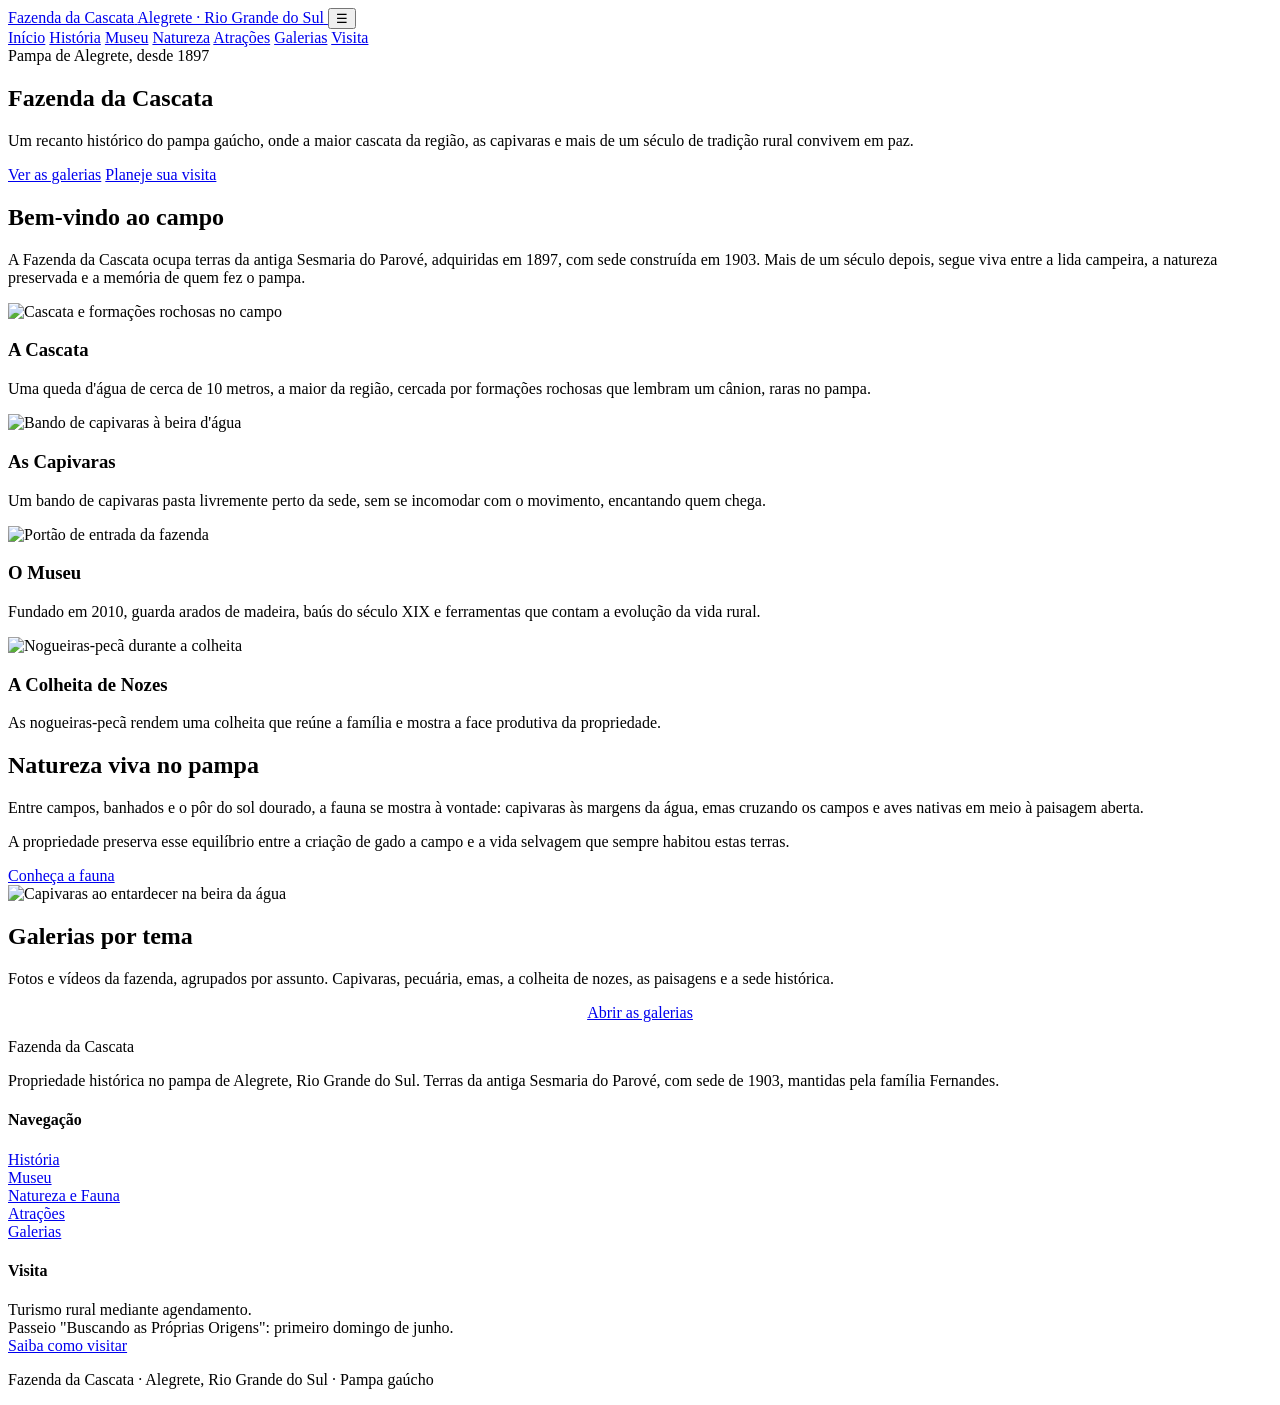
==== index.html @ 09ed160b "Sete páginas do site: início, história, museu, natureza, atrações, galerias e visita Co-Authored-By:" ====
<!DOCTYPE html>
<html lang="pt-BR">
<head>
  <meta charset="UTF-8">
  <meta name="viewport" content="width=device-width, initial-scale=1.0">
  <title>Fazenda da Cascata · Alegrete, Rio Grande do Sul</title>
  <meta name="description" content="Fazenda da Cascata, em Alegrete-RS: propriedade histórica no pampa gaúcho, com cascata, capivaras, museu rural, colheita de nozes-pecã e turismo rural.">
  <meta property="og:title" content="Fazenda da Cascata · Alegrete-RS">
  <meta property="og:description" content="Propriedade histórica no pampa gaúcho: cascata, capivaras, museu rural e colheita de nozes.">
  <meta property="og:type" content="website">
  <meta property="og:image" content="assets/galeria/capivaras/IMG_0460.jpg">
  <link rel="preconnect" href="https://fonts.googleapis.com">
  <link rel="preconnect" href="https://fonts.gstatic.com" crossorigin>
  <link href="https://fonts.googleapis.com/css2?family=Rye&family=Source+Sans+3:wght@400;600;700&family=Zilla+Slab:wght@400;600;700&display=swap" rel="stylesheet">
  <link rel="stylesheet" href="assets/css/style.css">
</head>
<body>
  <header class="site-header">
    <div class="header-inner">
      <a href="index.html" class="marca">
        <span class="nome">Fazenda da Cascata</span>
        <span class="local">Alegrete · Rio Grande do Sul</span>
      </a>
      <button class="nav-toggle" aria-label="Abrir menu" aria-expanded="false">&#9776;</button>
      <nav class="nav">
        <a href="index.html" class="ativo">Início</a>
        <a href="historia.html">História</a>
        <a href="museu.html">Museu</a>
        <a href="natureza.html">Natureza</a>
        <a href="atracoes.html">Atrações</a>
        <a href="galerias.html">Galerias</a>
        <a href="visita.html">Visita</a>
      </nav>
    </div>
  </header>

  <main>
    <section class="hero" style="background-image: url('assets/galeria/capivaras/IMG_0460.jpg');">
      <div class="hero-conteudo">
        <span class="selo">Pampa de Alegrete, desde 1897</span>
        <h1>Fazenda da Cascata</h1>
        <p>Um recanto histórico do pampa gaúcho, onde a maior cascata da região, as capivaras e mais de um século de tradição rural convivem em paz.</p>
        <a href="galerias.html" class="btn btn-primario">Ver as galerias</a>
        <a href="visita.html" class="btn btn-secundario">Planeje sua visita</a>
      </div>
    </section>

    <section class="section">
      <div class="container">
        <h2 class="titulo-secao">Bem-vindo ao campo</h2>
        <div class="ornamento"></div>
        <p class="subtitulo-secao">A Fazenda da Cascata ocupa terras da antiga Sesmaria do Parové, adquiridas em 1897, com sede construída em 1903. Mais de um século depois, segue viva entre a lida campeira, a natureza preservada e a memória de quem fez o pampa.</p>

        <div class="grade">
          <article class="card">
            <img src="assets/galeria/paisagens/IMG_0302.jpg" alt="Cascata e formações rochosas no campo">
            <div class="card-corpo">
              <h3>A Cascata</h3>
              <p>Uma queda d'água de cerca de 10 metros, a maior da região, cercada por formações rochosas que lembram um cânion, raras no pampa.</p>
            </div>
          </article>
          <article class="card">
            <img src="assets/galeria/capivaras/IMG_0461.jpg" alt="Bando de capivaras à beira d'água">
            <div class="card-corpo">
              <h3>As Capivaras</h3>
              <p>Um bando de capivaras pasta livremente perto da sede, sem se incomodar com o movimento, encantando quem chega.</p>
            </div>
          </article>
          <article class="card">
            <img src="assets/galeria/sede-estruturas/IMG_0307.jpg" alt="Portão de entrada da fazenda">
            <div class="card-corpo">
              <h3>O Museu</h3>
              <p>Fundado em 2010, guarda arados de madeira, baús do século XIX e ferramentas que contam a evolução da vida rural.</p>
            </div>
          </article>
          <article class="card">
            <img src="assets/galeria/nozes/IMG_0410.jpg" alt="Nogueiras-pecã durante a colheita">
            <div class="card-corpo">
              <h3>A Colheita de Nozes</h3>
              <p>As nogueiras-pecã rendem uma colheita que reúne a família e mostra a face produtiva da propriedade.</p>
            </div>
          </article>
        </div>
      </div>
    </section>

    <section class="section section-escura">
      <div class="container">
        <div class="lado-a-lado">
          <div class="texto">
            <h2>Natureza viva no pampa</h2>
            <p>Entre campos, banhados e o pôr do sol dourado, a fauna se mostra à vontade: capivaras às margens da água, emas cruzando os campos e aves nativas em meio à paisagem aberta.</p>
            <p>A propriedade preserva esse equilíbrio entre a criação de gado a campo e a vida selvagem que sempre habitou estas terras.</p>
            <a href="natureza.html" class="btn btn-primario">Conheça a fauna</a>
          </div>
          <img src="assets/galeria/capivaras/IMG_0466.jpg" alt="Capivaras ao entardecer na beira da água">
        </div>
      </div>
    </section>

    <section class="section section-clara">
      <div class="container">
        <h2 class="titulo-secao">Galerias por tema</h2>
        <div class="ornamento"></div>
        <p class="subtitulo-secao">Fotos e vídeos da fazenda, agrupados por assunto. Capivaras, pecuária, emas, a colheita de nozes, as paisagens e a sede histórica.</p>
        <div style="text-align:center;">
          <a href="galerias.html" class="btn btn-primario">Abrir as galerias</a>
        </div>
      </div>
    </section>
  </main>

  <footer class="site-footer">
    <div class="container footer-grid">
      <div>
        <p class="nome-rodape">Fazenda da Cascata</p>
        <p>Propriedade histórica no pampa de Alegrete, Rio Grande do Sul. Terras da antiga Sesmaria do Parové, com sede de 1903, mantidas pela família Fernandes.</p>
      </div>
      <div>
        <h4>Navegação</h4>
        <p>
          <a href="historia.html">História</a><br>
          <a href="museu.html">Museu</a><br>
          <a href="natureza.html">Natureza e Fauna</a><br>
          <a href="atracoes.html">Atrações</a><br>
          <a href="galerias.html">Galerias</a>
        </p>
      </div>
      <div>
        <h4>Visita</h4>
        <p>Turismo rural mediante agendamento.<br>
        Passeio "Buscando as Próprias Origens": primeiro domingo de junho.<br>
        <a href="visita.html">Saiba como visitar</a></p>
      </div>
    </div>
    <div class="footer-base">
      <p>Fazenda da Cascata · Alegrete, Rio Grande do Sul · Pampa gaúcho</p>
    </div>
  </footer>

  <script src="assets/js/main.js"></script>
</body>
</html>
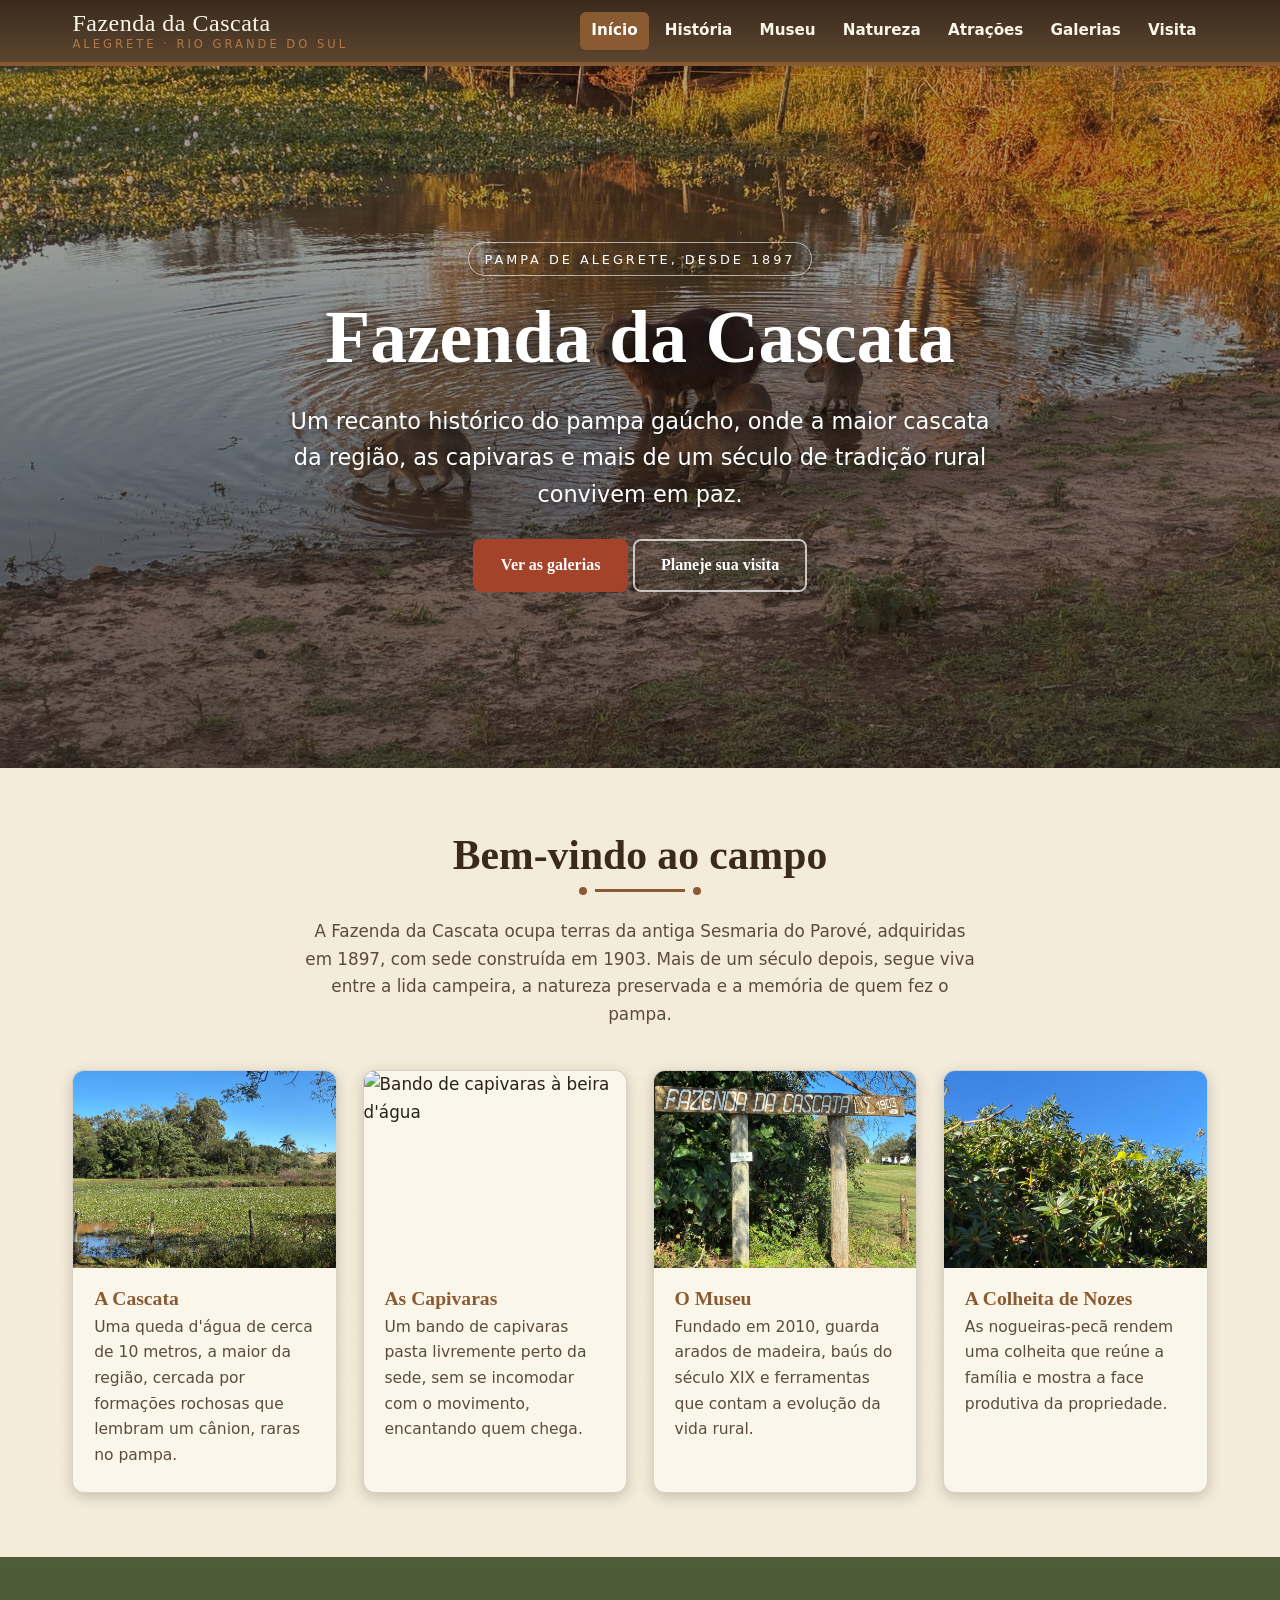
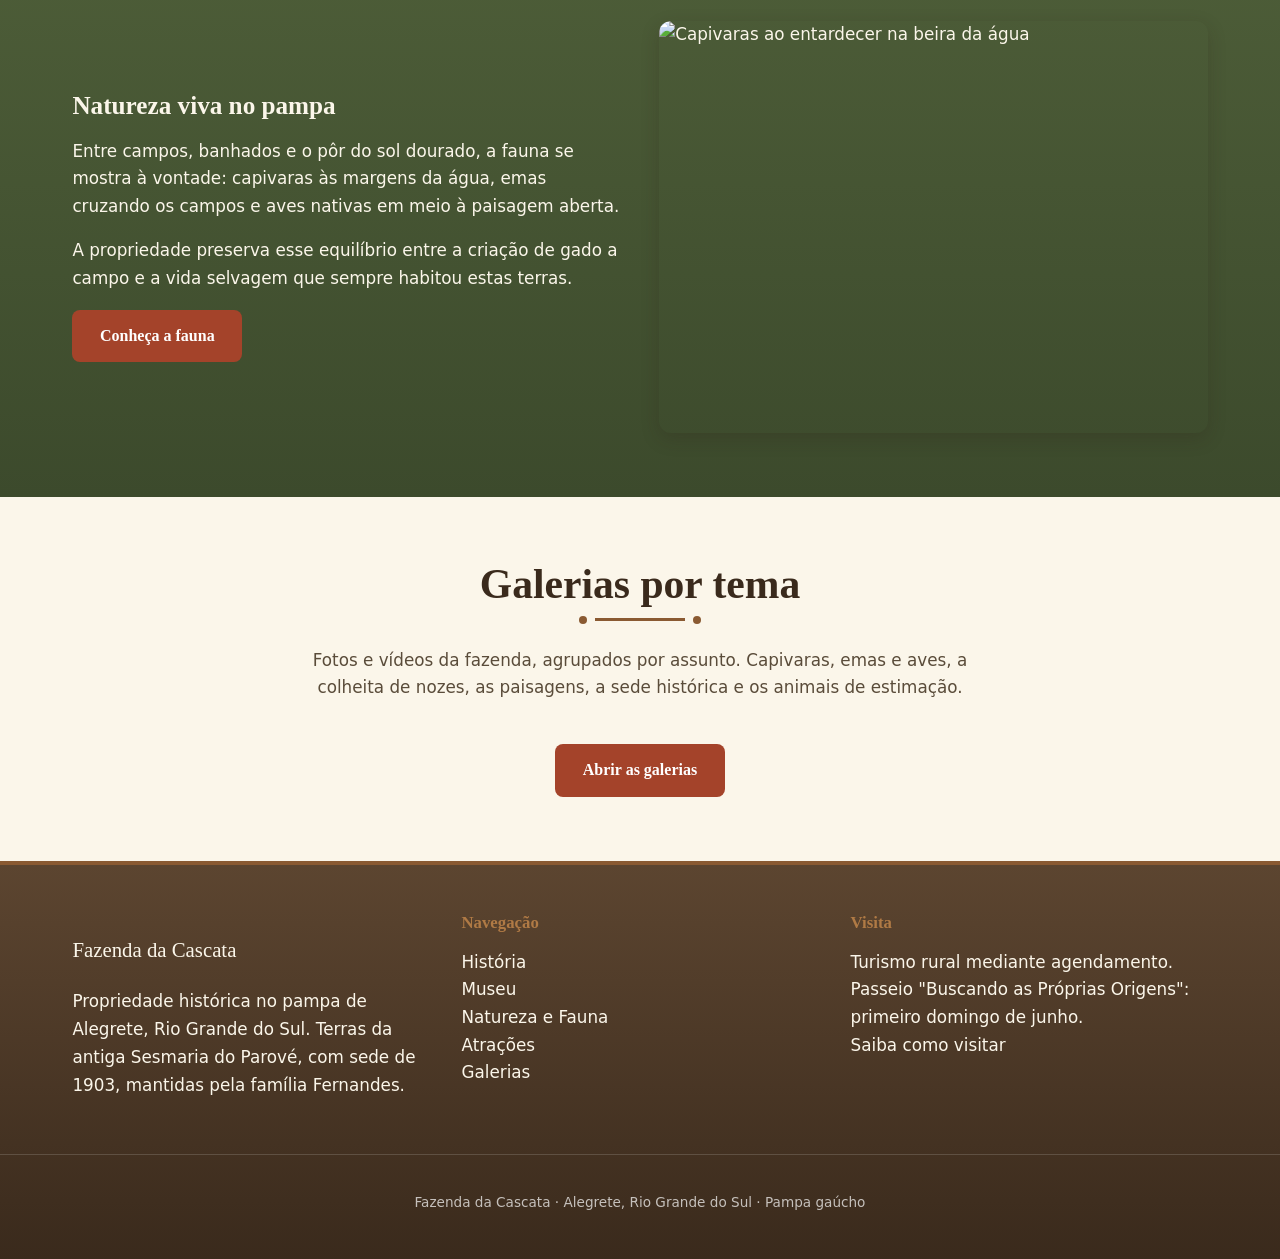
==== commit f4b69391: "updates" ====
--- a/index.html
+++ b/index.html
@@ -102,7 +102,7 @@
       <div class="container">
         <h2 class="titulo-secao">Galerias por tema</h2>
         <div class="ornamento"></div>
-        <p class="subtitulo-secao">Fotos e vídeos da fazenda, agrupados por assunto. Capivaras, pecuária, emas, a colheita de nozes, as paisagens e a sede histórica.</p>
+        <p class="subtitulo-secao">Fotos e vídeos da fazenda, agrupados por assunto. Capivaras, emas e aves, a colheita de nozes, as paisagens, a sede histórica e os animais de estimação.</p>
         <div style="text-align:center;">
           <a href="galerias.html" class="btn btn-primario">Abrir as galerias</a>
         </div>
--- a/assets/css/style.css
+++ b/assets/css/style.css
@@ -0,0 +1,432 @@
+/* Fazenda da Cascata: estilo rústico campeiro */
+
+:root {
+  --creme: #f4ecdb;
+  --creme-claro: #fbf6ea;
+  --papel: #efe5cf;
+  --madeira: #3a2a1c;
+  --madeira-clara: #5c4530;
+  --couro: #8a5a32;
+  --couro-claro: #b07a45;
+  --ferrugem: #a4432a;
+  --verde: #4d5d38;
+  --verde-claro: #6f7f4f;
+  --texto: #2c2218;
+  --texto-suave: #5a4c3a;
+  --sombra: rgba(44, 34, 24, 0.22);
+  --borda: rgba(58, 42, 28, 0.18);
+
+  --fonte-titulo: "Zilla Slab", Georgia, "Times New Roman", serif;
+  --fonte-corpo: "Source Sans 3", "Segoe UI", system-ui, sans-serif;
+  --fonte-display: "Rye", "Zilla Slab", serif;
+
+  --largura: 1180px;
+}
+
+*, *::before, *::after { box-sizing: border-box; }
+
+html { scroll-behavior: smooth; }
+
+body {
+  margin: 0;
+  font-family: var(--fonte-corpo);
+  color: var(--texto);
+  background-color: var(--creme);
+  background-image:
+    linear-gradient(rgba(244, 236, 219, 0.92), rgba(244, 236, 219, 0.92)),
+    url("data:image/svg+xml,%3Csvg xmlns='http://www.w3.org/2000/svg' width='80' height='80'%3E%3Cfilter id='n'%3E%3CfeTurbulence type='fractalNoise' baseFrequency='0.9' numOctaves='2'/%3E%3C/filter%3E%3Crect width='80' height='80' filter='url(%23n)' opacity='0.04'/%3E%3C/svg%3E");
+  line-height: 1.65;
+  font-size: 1.05rem;
+}
+
+img { max-width: 100%; display: block; }
+
+a { color: var(--ferrugem); text-decoration: none; }
+a:hover { text-decoration: underline; }
+
+h1, h2, h3, h4 {
+  font-family: var(--fonte-titulo);
+  font-weight: 700;
+  line-height: 1.15;
+  color: var(--madeira);
+  margin: 0 0 0.5em;
+}
+
+.container {
+  width: 100%;
+  max-width: var(--largura);
+  margin: 0 auto;
+  padding: 0 1.4rem;
+}
+
+/* ---------- Cabeçalho ---------- */
+.site-header {
+  position: sticky;
+  top: 0;
+  z-index: 50;
+  background: linear-gradient(180deg, var(--madeira), var(--madeira-clara));
+  border-bottom: 4px solid var(--couro);
+  box-shadow: 0 2px 10px var(--sombra);
+}
+.header-inner {
+  display: flex;
+  align-items: center;
+  justify-content: space-between;
+  gap: 1rem;
+  padding: 0.7rem 1.4rem;
+  max-width: var(--largura);
+  margin: 0 auto;
+}
+.marca {
+  display: flex;
+  flex-direction: column;
+  line-height: 1;
+  color: var(--creme-claro);
+}
+.marca .nome {
+  font-family: var(--fonte-display);
+  font-size: 1.5rem;
+  letter-spacing: 0.5px;
+  color: var(--creme-claro);
+}
+.marca .nome:hover { text-decoration: none; }
+.marca .local {
+  font-family: var(--fonte-corpo);
+  font-size: 0.72rem;
+  letter-spacing: 3px;
+  text-transform: uppercase;
+  color: var(--couro-claro);
+  margin-top: 4px;
+}
+.nav-toggle {
+  display: none;
+  background: none;
+  border: 2px solid var(--couro-claro);
+  border-radius: 6px;
+  color: var(--creme-claro);
+  font-size: 1.4rem;
+  padding: 0.2rem 0.6rem;
+  cursor: pointer;
+}
+.nav {
+  display: flex;
+  gap: 0.3rem;
+  flex-wrap: wrap;
+}
+.nav a {
+  color: var(--creme-claro);
+  font-weight: 600;
+  font-size: 0.95rem;
+  padding: 0.4rem 0.7rem;
+  border-radius: 6px;
+  transition: background 0.2s, color 0.2s;
+}
+.nav a:hover { background: rgba(176, 122, 69, 0.35); text-decoration: none; }
+.nav a.ativo { background: var(--couro); color: #fff; }
+
+/* ---------- Hero ---------- */
+.hero {
+  position: relative;
+  min-height: 78vh;
+  display: flex;
+  align-items: center;
+  justify-content: center;
+  text-align: center;
+  color: #fff;
+  background-size: cover;
+  background-position: center;
+}
+.hero::after {
+  content: "";
+  position: absolute;
+  inset: 0;
+  background: linear-gradient(180deg, rgba(34,24,16,0.35), rgba(34,24,16,0.65));
+}
+.hero-conteudo {
+  position: relative;
+  z-index: 1;
+  max-width: 760px;
+  padding: 2rem 1.4rem;
+}
+.hero h1 {
+  color: #fff;
+  font-family: var(--fonte-display);
+  font-size: clamp(2.4rem, 6vw, 4.6rem);
+  text-shadow: 0 3px 18px rgba(0,0,0,0.5);
+  margin-bottom: 0.2em;
+}
+.hero p {
+  font-size: clamp(1.05rem, 2.2vw, 1.4rem);
+  text-shadow: 0 2px 10px rgba(0,0,0,0.6);
+  margin-bottom: 1.6rem;
+}
+.hero .selo {
+  display: inline-block;
+  font-family: var(--fonte-corpo);
+  letter-spacing: 3px;
+  text-transform: uppercase;
+  font-size: 0.8rem;
+  border: 1px solid rgba(255,255,255,0.6);
+  border-radius: 999px;
+  padding: 0.35rem 1rem;
+  margin-bottom: 1.2rem;
+}
+
+.pagina-hero {
+  position: relative;
+  color: #fff;
+  text-align: center;
+  padding: 4.5rem 1.4rem;
+  background-size: cover;
+  background-position: center;
+}
+.pagina-hero::after {
+  content: "";
+  position: absolute;
+  inset: 0;
+  background: linear-gradient(180deg, rgba(34,24,16,0.4), rgba(34,24,16,0.62));
+}
+.pagina-hero > * { position: relative; z-index: 1; }
+.pagina-hero h1 { color: #fff; font-size: clamp(2rem, 5vw, 3.4rem); text-shadow: 0 3px 16px rgba(0,0,0,0.5); }
+.pagina-hero p { max-width: 640px; margin: 0.6rem auto 0; text-shadow: 0 2px 10px rgba(0,0,0,0.6); }
+
+/* ---------- Botões ---------- */
+.btn {
+  display: inline-block;
+  font-family: var(--fonte-titulo);
+  font-weight: 600;
+  font-size: 1rem;
+  padding: 0.7rem 1.6rem;
+  border-radius: 8px;
+  border: 2px solid transparent;
+  cursor: pointer;
+  transition: transform 0.15s, background 0.2s;
+}
+.btn:hover { text-decoration: none; transform: translateY(-2px); }
+.btn-primario { background: var(--ferrugem); color: #fff; }
+.btn-primario:hover { background: #8d3622; color: #fff; }
+.btn-secundario { background: transparent; color: #fff; border-color: rgba(255,255,255,0.7); }
+.btn-secundario:hover { background: rgba(255,255,255,0.15); color: #fff; }
+
+/* ---------- Seções ---------- */
+.section { padding: 4rem 0; }
+.section-clara { background: var(--creme-claro); }
+.section-escura {
+  background: linear-gradient(180deg, var(--verde), #3c4a2c);
+  color: var(--creme-claro);
+}
+.section-escura h2 { color: var(--creme-claro); }
+.titulo-secao { text-align: center; margin-bottom: 0.4rem; font-size: clamp(1.8rem, 4vw, 2.6rem); }
+.subtitulo-secao { text-align: center; color: var(--texto-suave); max-width: 680px; margin: 0 auto 2.6rem; }
+.section-escura .subtitulo-secao { color: rgba(255,255,255,0.85); }
+
+.ornamento {
+  width: 90px;
+  height: 3px;
+  margin: 0.6rem auto 1.6rem;
+  background: var(--couro);
+  position: relative;
+}
+.ornamento::before,
+.ornamento::after {
+  content: "";
+  position: absolute;
+  top: 50%;
+  width: 8px; height: 8px;
+  background: var(--couro);
+  border-radius: 50%;
+  transform: translateY(-50%);
+}
+.ornamento::before { left: -16px; }
+.ornamento::after { right: -16px; }
+
+.prosa { max-width: 720px; margin: 0 auto; }
+.prosa p { margin: 0 0 1.2rem; }
+.prosa h3 { margin-top: 2rem; color: var(--couro); }
+
+/* ---------- Grade de destaques ---------- */
+.grade {
+  display: grid;
+  gap: 1.6rem;
+  grid-template-columns: repeat(auto-fit, minmax(250px, 1fr));
+}
+.card {
+  background: var(--creme-claro);
+  border: 1px solid var(--borda);
+  border-radius: 12px;
+  overflow: hidden;
+  box-shadow: 0 4px 14px var(--sombra);
+  display: flex;
+  flex-direction: column;
+  transition: transform 0.2s, box-shadow 0.2s;
+}
+.card:hover { transform: translateY(-4px); box-shadow: 0 10px 24px var(--sombra); }
+.card img { aspect-ratio: 4 / 3; object-fit: cover; width: 100%; }
+.card-corpo { padding: 1.2rem 1.3rem 1.5rem; }
+.card-corpo h3 { color: var(--couro); margin-bottom: 0.3rem; }
+.card-corpo p { margin: 0; color: var(--texto-suave); font-size: 0.97rem; }
+
+/* destaque com imagem + texto lado a lado */
+.lado-a-lado {
+  display: grid;
+  grid-template-columns: 1fr 1fr;
+  gap: 2.4rem;
+  align-items: center;
+}
+.lado-a-lado img { border-radius: 12px; box-shadow: 0 6px 18px var(--sombra); aspect-ratio: 4/3; object-fit: cover; }
+.lado-a-lado.invertido .texto { order: 2; }
+
+/* ---------- Galerias ---------- */
+.galeria-tema { margin-bottom: 3.2rem; }
+.galeria-tema h2 { font-size: clamp(1.5rem, 3.5vw, 2.1rem); }
+.galeria-cabecalho { display: flex; align-items: baseline; gap: 0.8rem; flex-wrap: wrap; margin-bottom: 1.2rem; border-bottom: 2px solid var(--borda); padding-bottom: 0.5rem; }
+.galeria-cabecalho .contagem { color: var(--texto-suave); font-size: 0.9rem; }
+.galeria-grid {
+  display: grid;
+  gap: 0.7rem;
+  grid-template-columns: repeat(auto-fill, minmax(180px, 1fr));
+}
+.galeria-item {
+  position: relative;
+  border: none;
+  padding: 0;
+  margin: 0;
+  cursor: pointer;
+  background: var(--papel);
+  border-radius: 8px;
+  overflow: hidden;
+  aspect-ratio: 1 / 1;
+  box-shadow: 0 2px 8px var(--sombra);
+}
+.galeria-item img {
+  width: 100%; height: 100%;
+  object-fit: cover;
+  transition: transform 0.4s;
+}
+.galeria-item:hover img { transform: scale(1.07); }
+.galeria-item .play {
+  position: absolute;
+  inset: 0;
+  display: flex;
+  align-items: center;
+  justify-content: center;
+  pointer-events: none;
+}
+.galeria-item .play span {
+  width: 54px; height: 54px;
+  background: rgba(164, 67, 42, 0.85);
+  border-radius: 50%;
+  display: flex; align-items: center; justify-content: center;
+  box-shadow: 0 2px 10px rgba(0,0,0,0.4);
+}
+.galeria-item .play span::after {
+  content: "";
+  border-left: 16px solid #fff;
+  border-top: 10px solid transparent;
+  border-bottom: 10px solid transparent;
+  margin-left: 4px;
+}
+
+.galerias-indice { display: flex; flex-wrap: wrap; gap: 0.6rem; justify-content: center; margin-bottom: 2.5rem; }
+.galerias-indice a {
+  background: var(--couro);
+  color: #fff;
+  padding: 0.4rem 1rem;
+  border-radius: 999px;
+  font-weight: 600;
+  font-size: 0.92rem;
+}
+.galerias-indice a:hover { background: var(--ferrugem); text-decoration: none; }
+
+/* ---------- Lightbox ---------- */
+.lightbox {
+  position: fixed;
+  inset: 0;
+  z-index: 100;
+  background: rgba(20, 14, 8, 0.92);
+  display: none;
+  align-items: center;
+  justify-content: center;
+  padding: 3rem 1rem 4.5rem;
+}
+.lightbox.aberto { display: flex; }
+.lightbox-midia { max-width: 92vw; max-height: 82vh; }
+.lightbox-midia img,
+.lightbox-midia video {
+  max-width: 92vw;
+  max-height: 78vh;
+  border-radius: 6px;
+  box-shadow: 0 10px 40px rgba(0,0,0,0.6);
+}
+.lightbox-legenda {
+  position: absolute;
+  bottom: 1.4rem;
+  left: 0; right: 0;
+  text-align: center;
+  color: var(--creme-claro);
+  font-size: 1rem;
+  padding: 0 1rem;
+}
+.lb-btn {
+  position: absolute;
+  background: rgba(0,0,0,0.4);
+  border: 1px solid rgba(255,255,255,0.35);
+  color: #fff;
+  width: 48px; height: 48px;
+  border-radius: 50%;
+  font-size: 1.5rem;
+  cursor: pointer;
+  display: flex; align-items: center; justify-content: center;
+  transition: background 0.2s;
+}
+.lb-btn:hover { background: var(--ferrugem); }
+.lb-fechar { top: 1.2rem; right: 1.2rem; }
+.lb-ant { left: 1.2rem; top: 50%; transform: translateY(-50%); }
+.lb-prox { right: 1.2rem; top: 50%; transform: translateY(-50%); }
+
+/* ---------- Rodapé ---------- */
+.site-footer {
+  background: linear-gradient(180deg, var(--madeira-clara), var(--madeira));
+  color: var(--creme-claro);
+  padding: 3rem 0 2rem;
+  border-top: 4px solid var(--couro);
+}
+.footer-grid {
+  display: grid;
+  gap: 2rem;
+  grid-template-columns: repeat(auto-fit, minmax(220px, 1fr));
+}
+.site-footer h4 { color: var(--couro-claro); font-family: var(--fonte-titulo); }
+.site-footer a { color: var(--creme-claro); }
+.site-footer .nome-rodape { font-family: var(--fonte-display); font-size: 1.3rem; color: var(--creme-claro); }
+.footer-base {
+  text-align: center;
+  margin-top: 2.4rem;
+  padding-top: 1.4rem;
+  border-top: 1px solid rgba(255,255,255,0.15);
+  font-size: 0.85rem;
+  color: rgba(255,255,255,0.7);
+}
+
+/* ---------- Responsivo ---------- */
+@media (max-width: 820px) {
+  .nav-toggle { display: block; }
+  .nav {
+    display: none;
+    position: absolute;
+    top: 100%;
+    left: 0; right: 0;
+    flex-direction: column;
+    background: var(--madeira);
+    padding: 0.6rem 1.2rem 1.2rem;
+    border-bottom: 4px solid var(--couro);
+  }
+  .nav.aberto { display: flex; }
+  .nav a { padding: 0.7rem 0.5rem; border-radius: 0; border-bottom: 1px solid rgba(255,255,255,0.08); }
+  .lado-a-lado { grid-template-columns: 1fr; }
+  .lado-a-lado.invertido .texto { order: 0; }
+}
+
+@media (prefers-reduced-motion: reduce) {
+  * { scroll-behavior: auto !important; transition: none !important; }
+}
